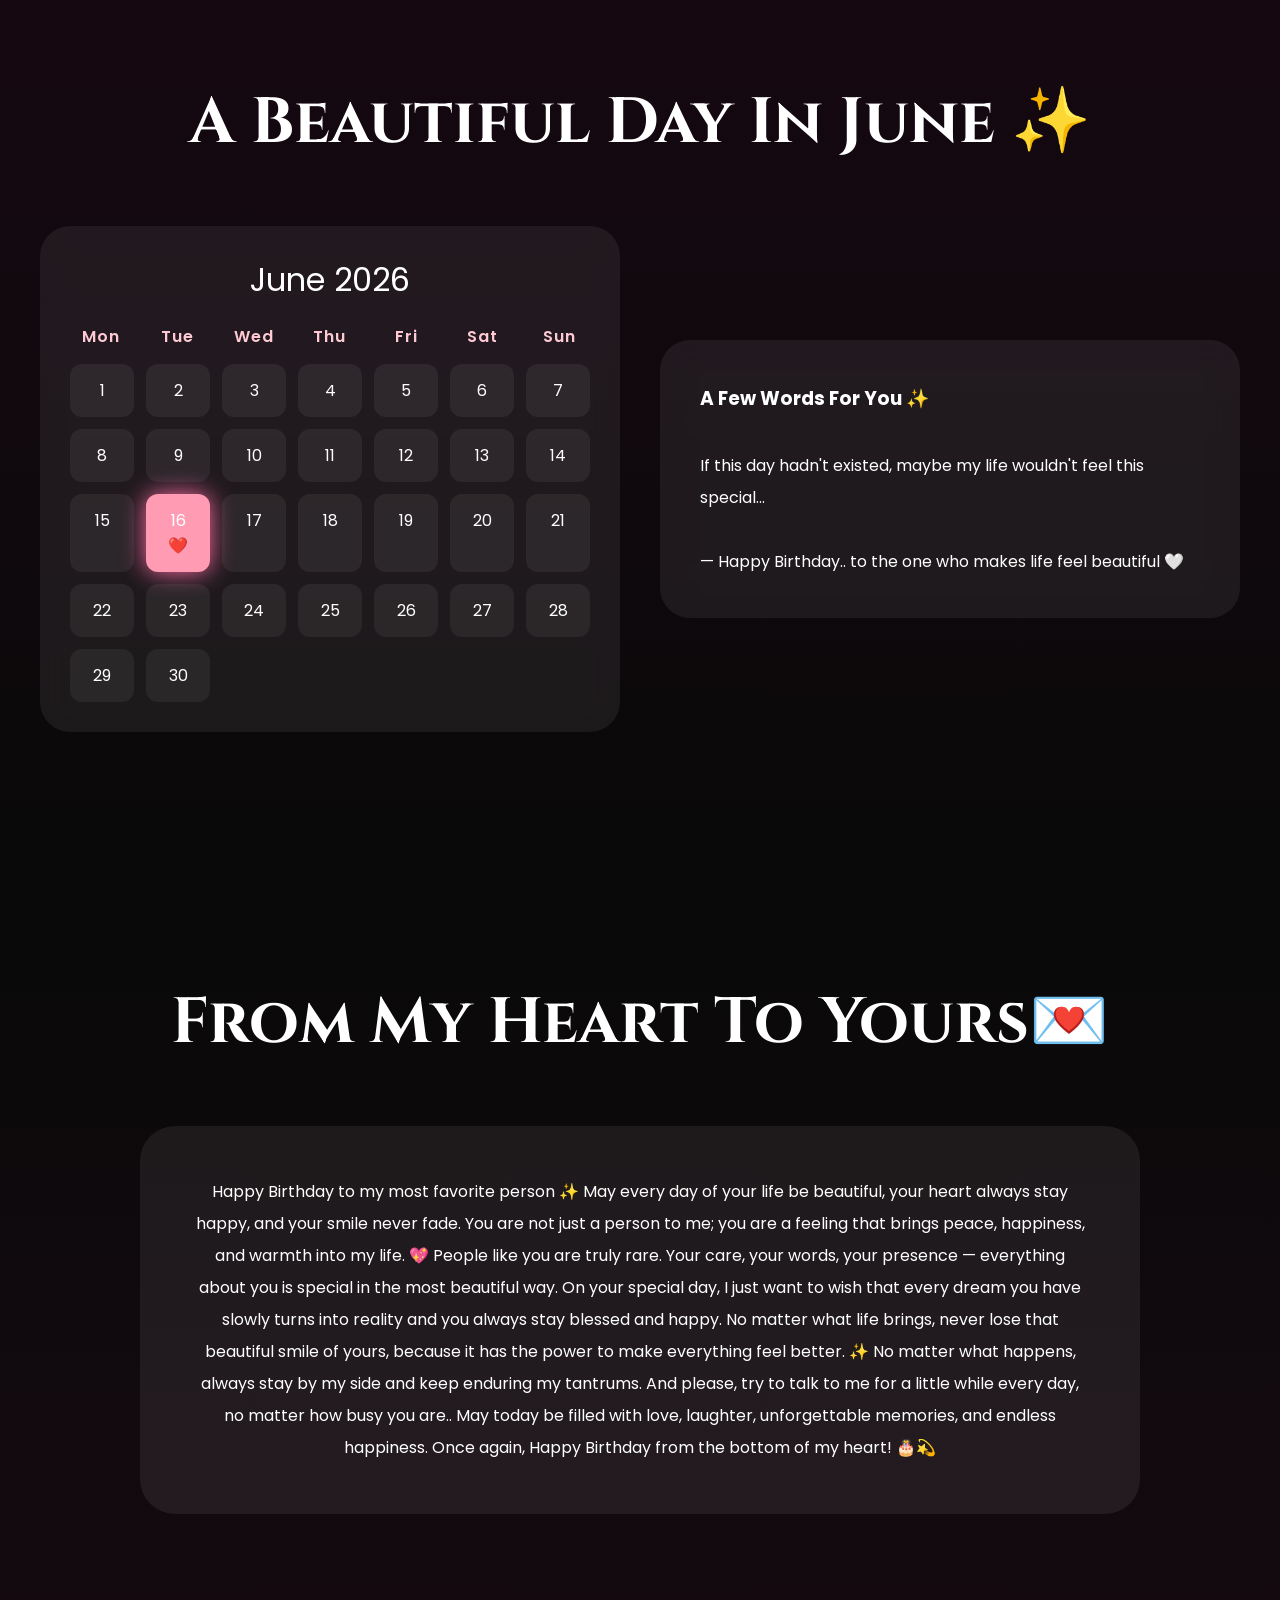
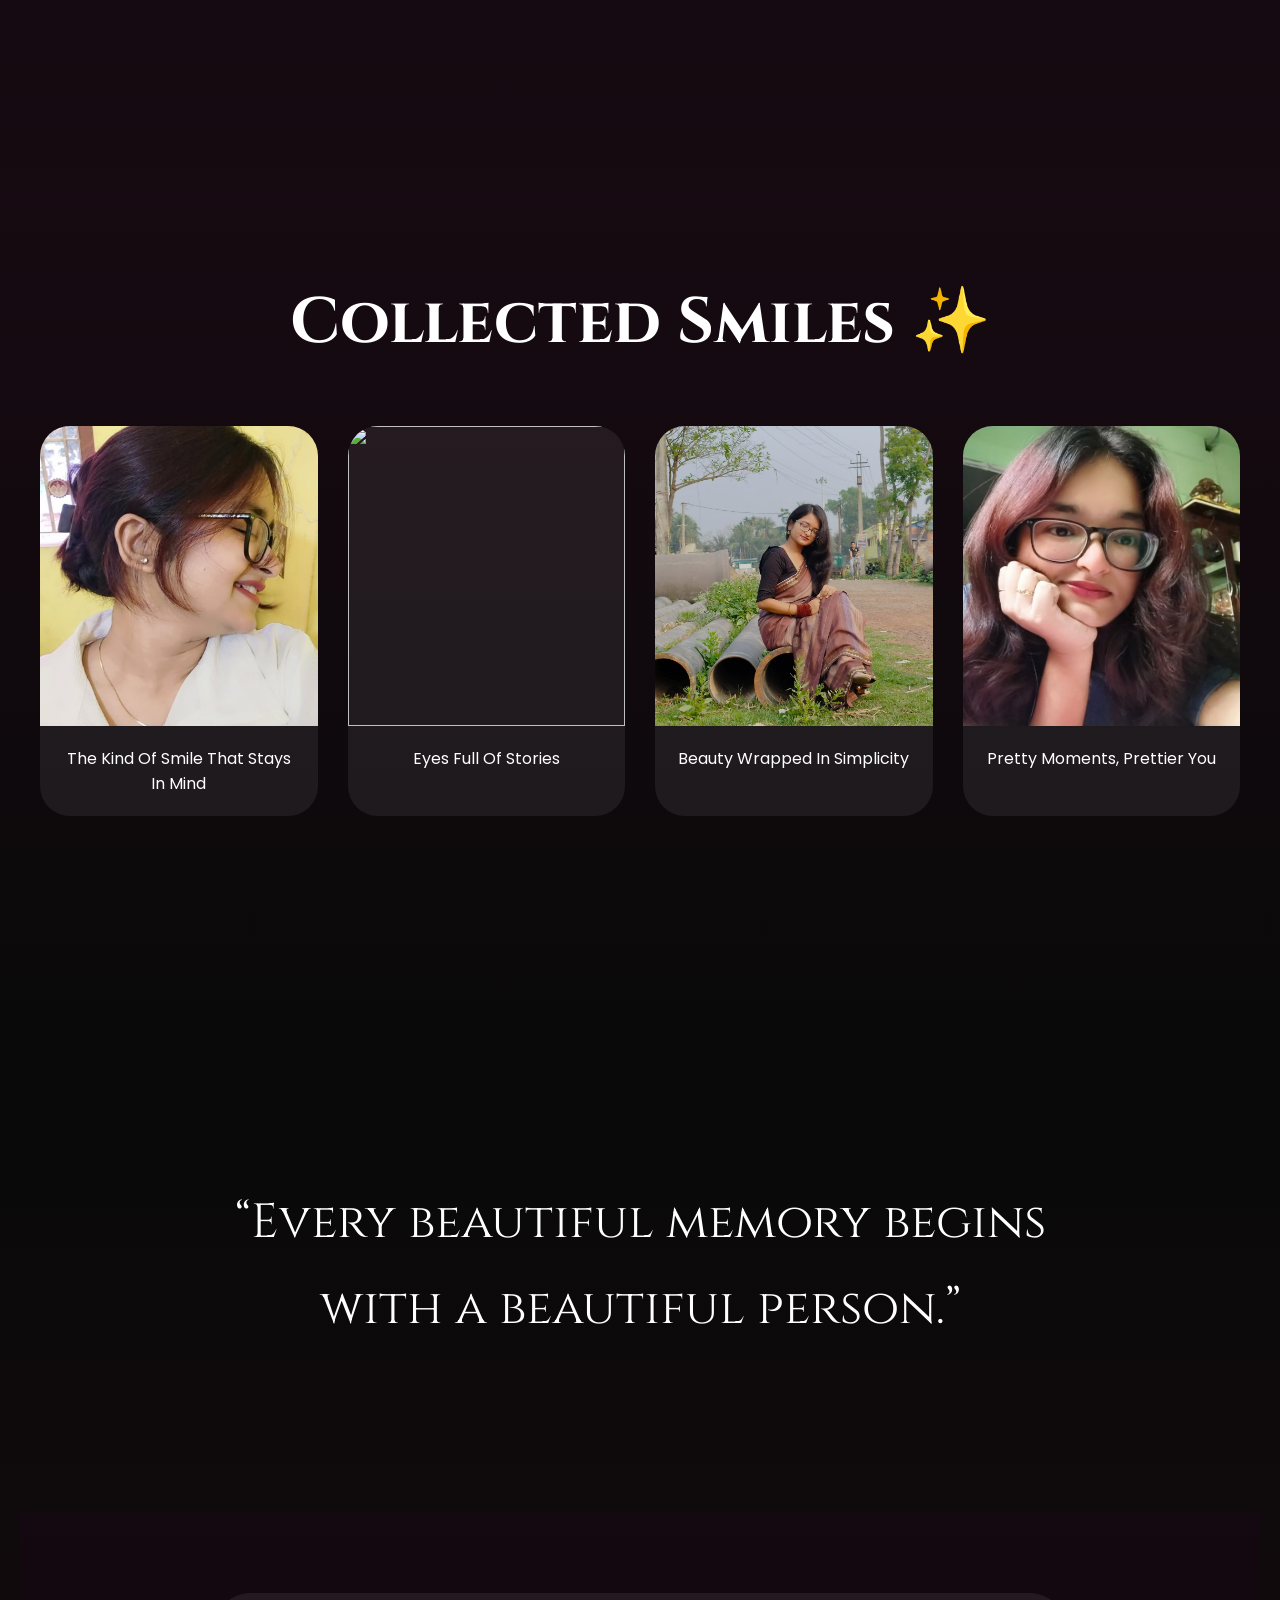
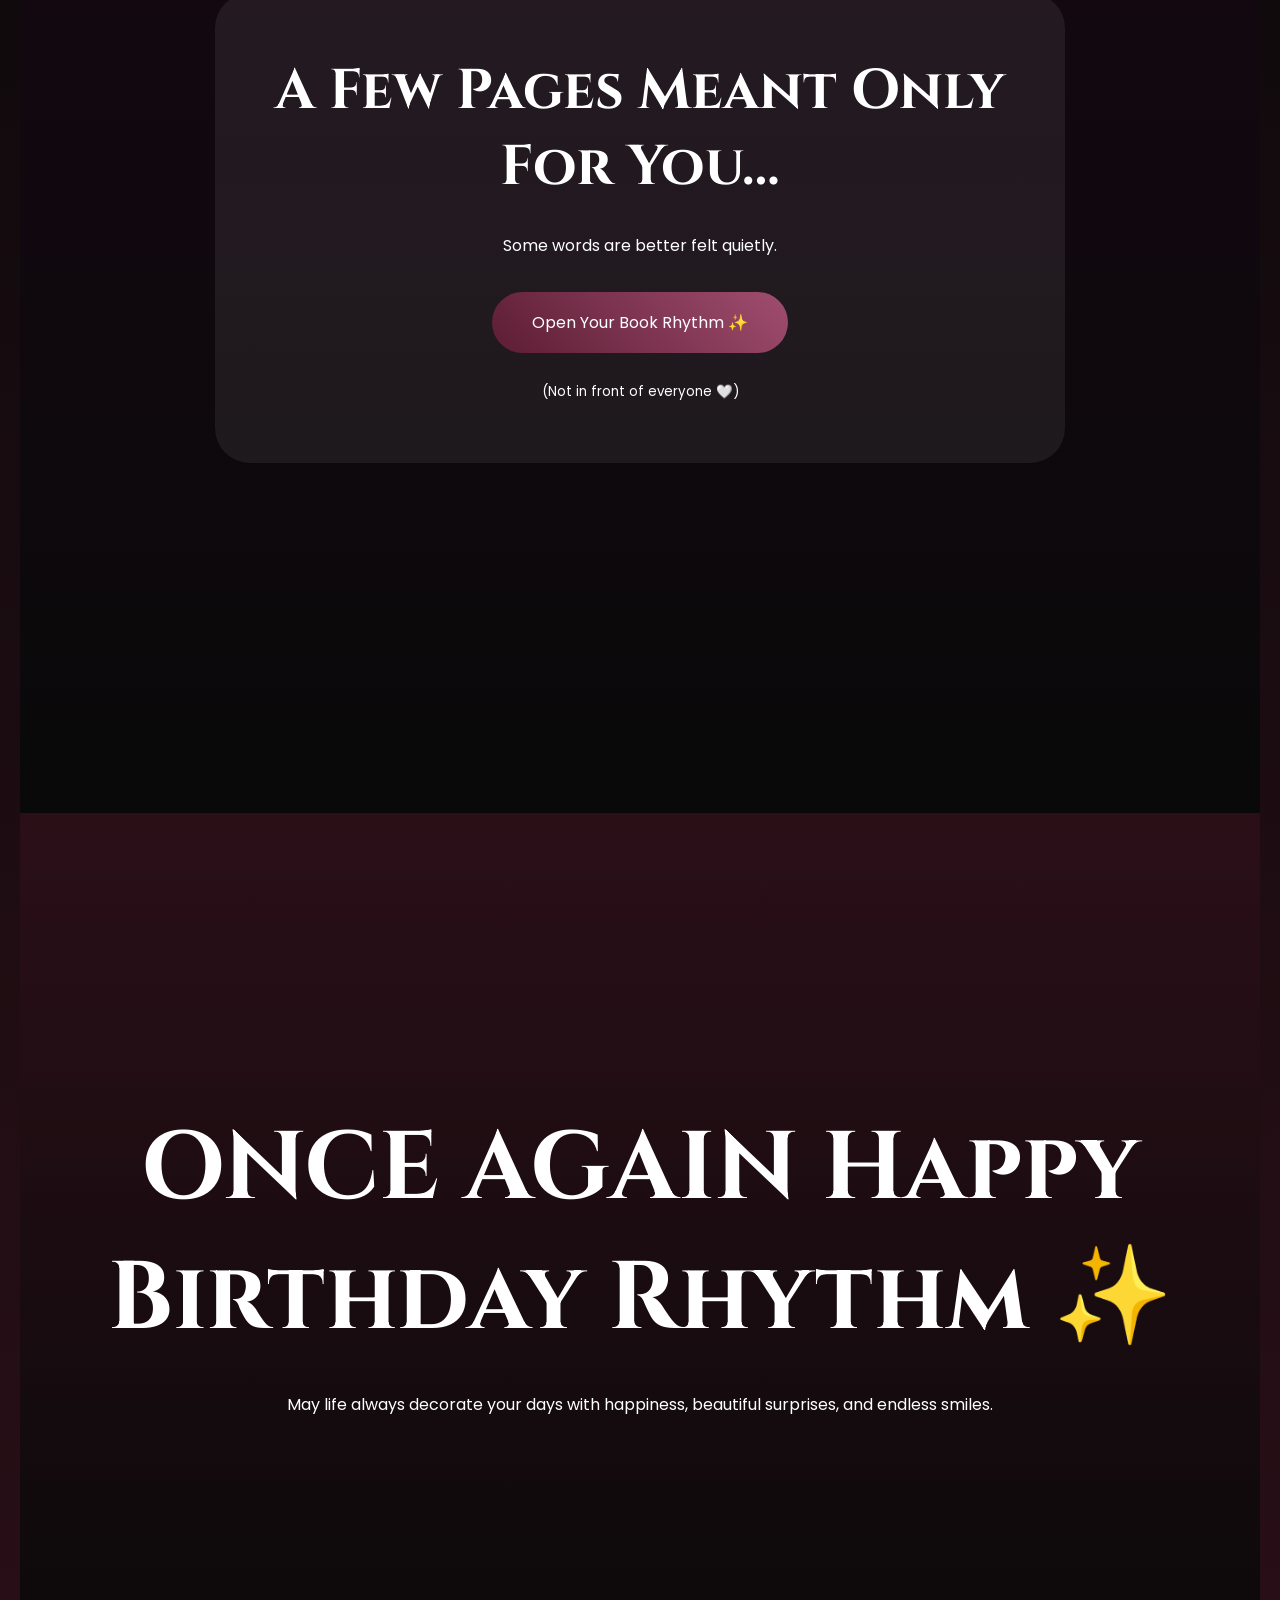
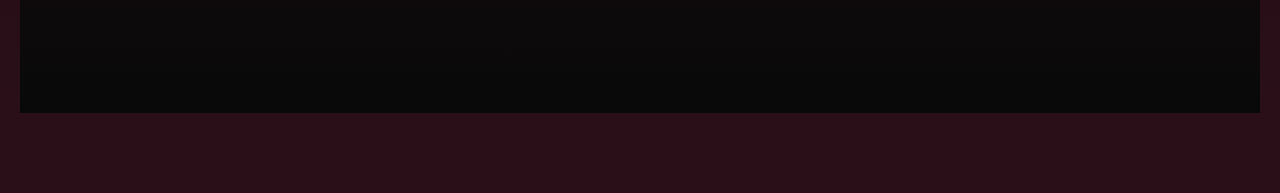
==== surprise.html @ e13a79dd "Initial commit" ====
<!DOCTYPE html>
<html lang="en">

<head>
<meta charset="UTF-8">
<meta name="viewport"
content="width=device-width, initial-scale=1.0">

<title>Birthday Surprise ✨</title>

<link rel="stylesheet" href="style.css">

<link href="https://fonts.googleapis.com/css2?family=Cinzel:wght@400;600;700&family=Poppins:wght@300;400;500;600&display=swap" rel="stylesheet">

</head>

<body>

<body>

<audio id="bgMusic" autoplay muted loop>

<source src="assets/bg-music.mp3"
type="audio/mp3">

</audio>

    <!-- CALENDAR -->

<section class="calendar-section" id="nextSection">

<h2 class="section-title">
A Beautiful Day In June ✨
</h2>

<div class="calendar-wrapper">

<div class="calendar">

<div class="month">
June 2026
</div>

<div class="weekdays">

<div>Mon</div>
<div>Tue</div>
<div>Wed</div>
<div>Thu</div>
<div>Fri</div>
<div>Sat</div>
<div>Sun</div>

</div>

<div class="days">

<div class="day">1</div>
<div class="day">2</div>
<div class="day">3</div>
<div class="day">4</div>
<div class="day">5</div>
<div class="day">6</div>
<div class="day">7</div>
<div class="day">8</div>
<div class="day">9</div>
<div class="day">10</div>
<div class="day">11</div>
<div class="day">12</div>
<div class="day">13</div>
<div class="day">14</div>
<div class="day">15</div>

<div class="day special">
16 ❤️
</div>

<div class="day">17</div>
<div class="day">18</div>
<div class="day">19</div>
<div class="day">20</div>
<div class="day">21</div>
<div class="day">22</div>
<div class="day">23</div>
<div class="day">24</div>
<div class="day">25</div>
<div class="day">26</div>
<div class="day">27</div>
<div class="day">28</div>
<div class="day">29</div>
<div class="day">30</div>

</div>

</div>

<div class="note-card">

<h3>
A Few Words For You ✨
</h3>

<br>

<p>
If this day hadn't existed, maybe my life wouldn't feel this special...
</p>

<br>

<p>
— Happy Birthday..
to the one who makes life feel beautiful 🤍
</p>

</div>

</div>

</section>

<!-- SPECIAL NOTE -->

<section class="note-section">

<h2 class="section-title">
From My Heart To Yours💌
</h2>

<div class="note-box">

Happy Birthday to my most favorite person ✨

May every day of your life be beautiful, your heart always stay happy, and your smile never fade. You are not just a person to me; you are a feeling that brings peace, happiness, and warmth into my life. 💖

People like you are truly rare. Your care, your words, your presence — everything about you is special in the most beautiful way. On your special day, I just want to wish that every dream you have slowly turns into reality and you always stay blessed and happy.

No matter what life brings, never lose that beautiful smile of yours, because it has the power to make everything feel better. ✨

No matter what happens, always stay by my side and keep enduring my tantrums. And please, try to talk to me for a little while every day, no matter how busy you are..

May today be filled with love, laughter, unforgettable memories, and endless happiness. Once again, Happy Birthday from the bottom of my heart! 🎂💫

</div>

</section>

<!-- MEMORIES -->

<section class="memories">

<h2 class="section-title">
Collected Smiles ✨
</h2>

<div class="memory-grid">

<div class="memory-card">
<img src="assets/photo1.png">
<div class="caption">
The Kind Of Smile
That Stays In Mind 
</div>
</div>

<div class="memory-card">
<img src="assets/photo2.png">
<div class="caption">
Eyes Full Of Stories
</div>
</div>

<div class="memory-card">
<img src="assets/photo3.png">
<div class="caption">
Beauty Wrapped In Simplicity
</div>
</div>

<div class="memory-card">
<img src="assets/photo4.png">
<div class="caption">
Pretty Moments, Prettier You
</div>
</div>

</div>

</section>

<!-- QUOTE -->

<section class="quote">

<div class="quote-text">
“Every beautiful memory
begins with a beautiful person.”
</div>





<!-- BOOK -->

<section class="book">

<div class="book-card">


<h2>
A Few Pages Meant Only For You…
</h2>

<p>
Some words are better felt quietly.
</p>

<a href="flipbook.html"
target="_blank"
class="book-btn">

Open Your Book Rhythm ✨

</a>

<br><br>

<small>
(Not in front of everyone 🤍)
</small>

</div>

</section>

<!-- FINALE -->

<section class="finale">


<h1>
ONCE AGAIN Happy Birthday Rhythm ✨
</h1>

<p>
May life always decorate your days with happiness,
beautiful surprises, and endless smiles.
</p>

</section>

<script src="script.js"></script>

<script>

window.addEventListener(
"load",
()=>{

const bgMusic =
document.getElementById("bgMusic");

if(localStorage.getItem("playMusic")
=== "true"){

bgMusic.muted = false;

bgMusic.play();

}

}
);

</script>

</body>
</html>
---- style.css ----
*{
margin:0;
padding:0;
box-sizing:border-box;
}

html{
scroll-behavior:smooth;
}

body{
font-family:'Poppins',sans-serif;
background:#080808;
overflow-x:hidden;
color:white;
}

/* PARTICLES */

.particles{
position:fixed;
width:100%;
height:100%;
top:0;
left:0;
z-index:-1;
overflow:hidden;
}

.particles span{
position:absolute;
width:4px;
height:4px;
background:rgba(255,255,255,.4);
border-radius:50%;
animation:float 12s linear infinite;
}

@keyframes float{

0%{
transform:translateY(100vh);
opacity:0;
}

50%{
opacity:1;
}

100%{
transform:translateY(-100vh);
opacity:0;
}

}

/* LOADER */

.loader{
position:fixed;
top:0;
left:0;
width:100%;
height:100%;
background:#000;
display:flex;
justify-content:center;
align-items:center;
z-index:9999;
transition:1s;
}

.loader.hidden{
opacity:0;
visibility:hidden;
}

.count{
font-size:7vw;
font-family:'Cinzel',serif;
}

/* HAPPY SCREEN */

.happy-screen{
position:fixed;
width:100%;
height:100%;
background:
linear-gradient(to bottom,
#64051b,
#a60342);
display:flex;
justify-content:center;
align-items:center;
flex-direction:column;
z-index:9998;
transition:1s;
}

.happy-screen.hide{
opacity:0;
visibility:hidden;
}

.happy-text{
font-size:clamp(2rem,7vw,5rem);
font-family:'Cinzel',serif;
text-align:center;
padding:20px;
text-shadow:
0 0 20px #fff,
0 0 40px #ff5e9c;
}

.skip-btn{
position:absolute;
top:20px;
right:20px;
width:40px;
height:40px;
border:none;
border-radius:50%;
background:rgba(255,255,255,.2);
color:white;
cursor:pointer;
}

/* SECTION */

section{
width:100%;
min-height:100vh;
padding:80px 20px;
position:relative;
}

/* HERO */

.hero{
display:flex;
justify-content:center;
align-items:center;
text-align:center;
background:
linear-gradient(to bottom,
#12070c,
#2b0f18,
#090909);
}

.hero-content{
max-width:900px;
position:relative;
z-index:2;
}

.hero h1{
font-size:clamp(2.2rem,6vw,5rem);
font-family:'Cinzel',serif;
line-height:1.4;
margin-bottom:25px;
}

.hero p{
line-height:2;
margin-bottom:40px;
}

.glass-btn{
padding:18px 40px;
border-radius:50px;
border:none;
background:rgba(255,255,255,.1);
backdrop-filter:blur(12px);
color:white;
cursor:pointer;
transition:.5s;

color:#ffe7f0;
font-weight:500;
letter-spacing:.5px;
text-shadow:
0 0 10px rgba(255,190,210,.5);

}

.glass-btn:hover{
transform:scale(1.05);

background:
rgba(255,255,255,.14);

box-shadow:
0 0 20px rgba(255,180,200,.3),
0 0 45px rgba(255,120,170,.35);

color:#fff5fa;


}

/* SIDE IMAGES */

.side-img{
position:absolute;
width:220px;
opacity:.8;
}

.left-img{
left:20px;
bottom:30px;
}

.right-img{
right:20px;
bottom:30px;
}

/* TITLES */

.section-title{
text-align:center;
font-size:clamp(2rem,5vw,4rem);
font-family:'Cinzel',serif;
margin-bottom:60px;
}

/* CALENDAR */

.calendar-section{
background:
linear-gradient(to bottom,
#160811,
#090909);
}

.calendar-wrapper{
display:grid;
grid-template-columns:1fr 1fr;
gap:40px;
max-width:1200px;
margin:auto;
align-items:center;
}

.calendar{
background:rgba(255,255,255,.07);
padding:30px;
border-radius:30px;
backdrop-filter:blur(15px);
}

.month{
text-align:center;
font-size:2rem;
margin-bottom:20px;
}

.days{
display:grid;
grid-template-columns:repeat(7,1fr);
gap:12px;
}

.day{
padding:14px;
text-align:center;
background:rgba(255,255,255,.06);
border-radius:12px;
}

.special{
background:#ff9bb3;
box-shadow:
0 0 25px #ff6ea8;
}

.note-card{
background:rgba(255,255,255,.07);
padding:40px;
border-radius:30px;
line-height:2;
backdrop-filter:blur(14px);
}

/* NOTE */

.note-section{
background:
linear-gradient(to bottom,
#090909,
#170a12);
}

.note-box{
max-width:1000px;
margin:auto;
padding:50px;
border-radius:35px;
background:rgba(255,255,255,.07);
line-height:2;
text-align:center;
}

/* MEMORIES */

.memories{
background:
linear-gradient(to bottom,
#170a12,
#090909);
}

.memory-grid{
display:grid;
grid-template-columns:repeat(auto-fit,minmax(250px,1fr));
gap:30px;
max-width:1200px;
margin:auto;
}

.memory-card{
background:rgba(255,255,255,.07);
border-radius:30px;
overflow:hidden;
transition:.5s;
}

.memory-card:hover{
transform:translateY(-10px) scale(1.03);
box-shadow:
0 0 35px rgba(255,180,200,.4);
}

.memory-card img{
width:100%;
height:300px;
object-fit:cover;
}

.caption{
padding:20px;
text-align:center;
}

/* QUOTE */

.quote{
display:flex;
justify-content:center;
align-items:center;
flex-direction:column;
text-align:center;
background:
linear-gradient(to bottom,
#090909,
#2b0f18);
}

.quote-text{
font-size:clamp(1.8rem,4vw,3rem);
font-family:'Cinzel',serif;
max-width:900px;
line-height:1.8;
margin-bottom:40px;
}

/* MUSIC */

.music-player{
background:rgba(255,255,255,.08);
padding:20px;
border-radius:25px;
}

/* BOOK */

.book{
background:
linear-gradient(to bottom,
#140811,
#090909);
text-align:center;
}

.book-card{
max-width:850px;
margin:auto;
padding:60px 30px;
background:rgba(255,255,255,.07);
border-radius:35px;
}

.book-icon{
width:90px;
margin-bottom:25px;
}

.book-card h2{
font-size:clamp(2rem,5vw,3.5rem);
margin-bottom:25px;
font-family:'Cinzel',serif;
}

.book-card p{
line-height:2;
margin-bottom:30px;
}

.book-btn{
display:inline-block;
padding:18px 40px;
border-radius:50px;
text-decoration:none;
background:
linear-gradient(45deg,
#5c1d33,
#a04d6f);
color:white;
transition:.5s;
}

.book-btn:hover{
transform:translateY(-5px);
box-shadow:
0 0 35px rgba(255,180,200,.5);
}

/* FINALE */

.finale{
display:flex;
justify-content:center;
align-items:center;
flex-direction:column;
text-align:center;
background:
linear-gradient(to bottom,
#2b0f18,
#090909);
}

.finale h1{
font-size:clamp(3rem,8vw,6rem);
font-family:'Cinzel',serif;
margin-bottom:25px;
}

.finale p{
max-width:900px;
line-height:2;
}

/* RESPONSIVE */

@media(max-width:768px){

.calendar-wrapper{
grid-template-columns:1fr;
}

.side-img{
width:120px;
opacity:.5;
}

.hero h1{
line-height:1.5;
}

.note-box{
padding:35px 25px;
}

.book-card{
padding:40px 20px;
}

.final-img{
width:150px;
}

}
/* =========================================
EXTRA RESPONSIVE FIX
========================================= */

img{
max-width:100%;
display:block;
}

audio{
width:100%;
max-width:350px;
}

/* TABLET */

@media(max-width:992px){

.hero{
padding-top:120px;
padding-bottom:120px;
}

.hero-content{
width:100%;
padding:0 10px;
}

.hero h1{
font-size:clamp(2rem,7vw,4rem);
}

.hero p{
font-size:1rem;
line-height:1.9;
}

.calendar-wrapper{
grid-template-columns:1fr;
gap:30px;
}

.note-card{
width:100%;
}

.memory-grid{
grid-template-columns:repeat(2,1fr);
}

.book-card{
width:100%;
}

}

/* MOBILE */

@media(max-width:768px){

section{
padding:70px 18px;
}

.hero{
min-height:100vh;
}

.hero-content{
width:100%;
}

.hero h1{
font-size:2rem;
line-height:1.5;
}

.hero p{
font-size:.95rem;
line-height:1.9;
}

.glass-btn{
width:100%;
max-width:320px;
padding:16px 20px;
font-size:.95rem;
}

.section-title{
font-size:2rem;
margin-bottom:40px;
}

.calendar{
padding:20px;
}

.days{
gap:8px;
}

.day{
padding:10px;
font-size:.9rem;
}

.note-card{
padding:25px;
font-size:.95rem;
line-height:1.9;
}

.note-box{
padding:30px 20px;
font-size:.95rem;
line-height:2;
}

.memory-grid{
grid-template-columns:1fr;
}

.memory-card img{
height:260px;
}

.quote-text{
font-size:1.5rem;
line-height:1.8;
}

.music-player{
width:100%;
max-width:350px;
padding:18px;
}

.book-card{
padding:35px 20px;
}

.book-card h2{
font-size:2rem;
line-height:1.5;
}

.book-card p{
font-size:.95rem;
line-height:2;
}

.book-btn{
width:100%;
max-width:320px;
}

.finale h1{
font-size:2.6rem;
line-height:1.4;
}

.finale p{
font-size:.95rem;
line-height:2;
}


.happy-text{
font-size:2.2rem;
line-height:1.5;
}

.skip-btn{
top:15px;
right:15px;
width:35px;
height:35px;
}

}

/* SMALL PHONE */

@media(max-width:480px){

.hero h1{
font-size:1.7rem;
}

.section-title{
font-size:1.7rem;
}

.quote-text{
font-size:1.25rem;
}

.finale h1{
font-size:2rem;
}

.memory-card img{
height:220px;
}

.day{
padding:8px;
font-size:.8rem;
}

}

/* FLOATING LUXURY ICONS */

.floating-stars{
position:absolute;
width:100%;
height:100%;
top:0;
left:0;
pointer-events:none;
overflow:hidden;
}

.floating-stars span{
position:absolute;
font-size:2rem;
opacity:.45;
animation:luxuryFloat 8s ease-in-out infinite;
filter:blur(.2px);

z-index:0;
}

/* LEFT SIDE */

.floating-stars span:nth-child(1){
left:4%;
bottom:18%;
animation-delay:0s;
}

.floating-stars span:nth-child(2){
left:8%;
top:25%;
animation-delay:2s;
}

.floating-stars span:nth-child(3){
left:12%;
bottom:40%;
animation-delay:4s;
}

/* RIGHT SIDE */

.floating-stars span:nth-child(4){
right:5%;
top:20%;
animation-delay:1s;
}

.floating-stars span:nth-child(5){
right:3%;
bottom:35%;
animation-delay:3s;
}

.floating-stars span:nth-child(6){
right:8%;
bottom:60%;
animation-delay:5s;
}

/* ANIMATION */

@keyframes luxuryFloat{

0%{
transform:translateY(0px) scale(1);
}

50%{
transform:translateY(-20px) scale(1.08);
}

100%{
transform:translateY(0px) scale(1);
}

}

/* LOADING TEXT */

.loading-text{
font-size:1.1rem;
letter-spacing:4px;
margin-bottom:20px;
font-family:'Poppins',sans-serif;
opacity:.8;
animation:loadingBlink 1.5s infinite;
}

@keyframes loadingBlink{

0%{
opacity:.3;
}

50%{
opacity:1;
}

100%{
opacity:.3;
}

}

/* CELEBRATION RAIN */

.celebration-rain{
position:absolute;
width:100%;
height:100%;
overflow:hidden;
top:0;
left:0;
pointer-events:none;
}

.celebration-rain span{
position:absolute;
top:-10%;
font-size:2rem;
animation:falling 8s linear infinite;
opacity:.7;
}

/* POSITIONS */

.celebration-rain span:nth-child(1){
left:5%;
animation-delay:0s;
}

.celebration-rain span:nth-child(2){
left:15%;
animation-delay:1s;
}

.celebration-rain span:nth-child(3){
left:28%;
animation-delay:2s;
}

.celebration-rain span:nth-child(4){
left:40%;
animation-delay:3s;
}

.celebration-rain span:nth-child(5){
left:55%;
animation-delay:4s;
}

.celebration-rain span:nth-child(6){
left:70%;
animation-delay:2s;
}

.celebration-rain span:nth-child(7){
left:82%;
animation-delay:1s;
}

.celebration-rain span:nth-child(8){
left:92%;
animation-delay:5s;
}

/* ANIMATION */

@keyframes falling{

0%{
transform:
translateY(-100px)
rotate(0deg);
opacity:0;
}

20%{
opacity:1;
}

100%{
transform:
translateY(110vh)
rotate(360deg);
opacity:0;
}

}

/* HIDE COUNT FIRST */

.hidden-count{
display:none;
}

/* BOOK SECTION GAP */

.book{
margin-top:120px;
}


.weekdays{

display:grid;

grid-template-columns:
repeat(7,1fr);

gap:15px;

margin-bottom:15px;

text-align:center;

color:#ffcad4;

font-weight:600;

letter-spacing:1px;

}




#flipbook .page{

background:
linear-gradient(
to bottom,
#f7ead9,
#e7cfad
);

overflow:hidden;

border-radius:14px;

box-shadow:
0 0 25px rgba(0,0,0,.25);

display:flex;
justify-content:center;
align-items:center;

}
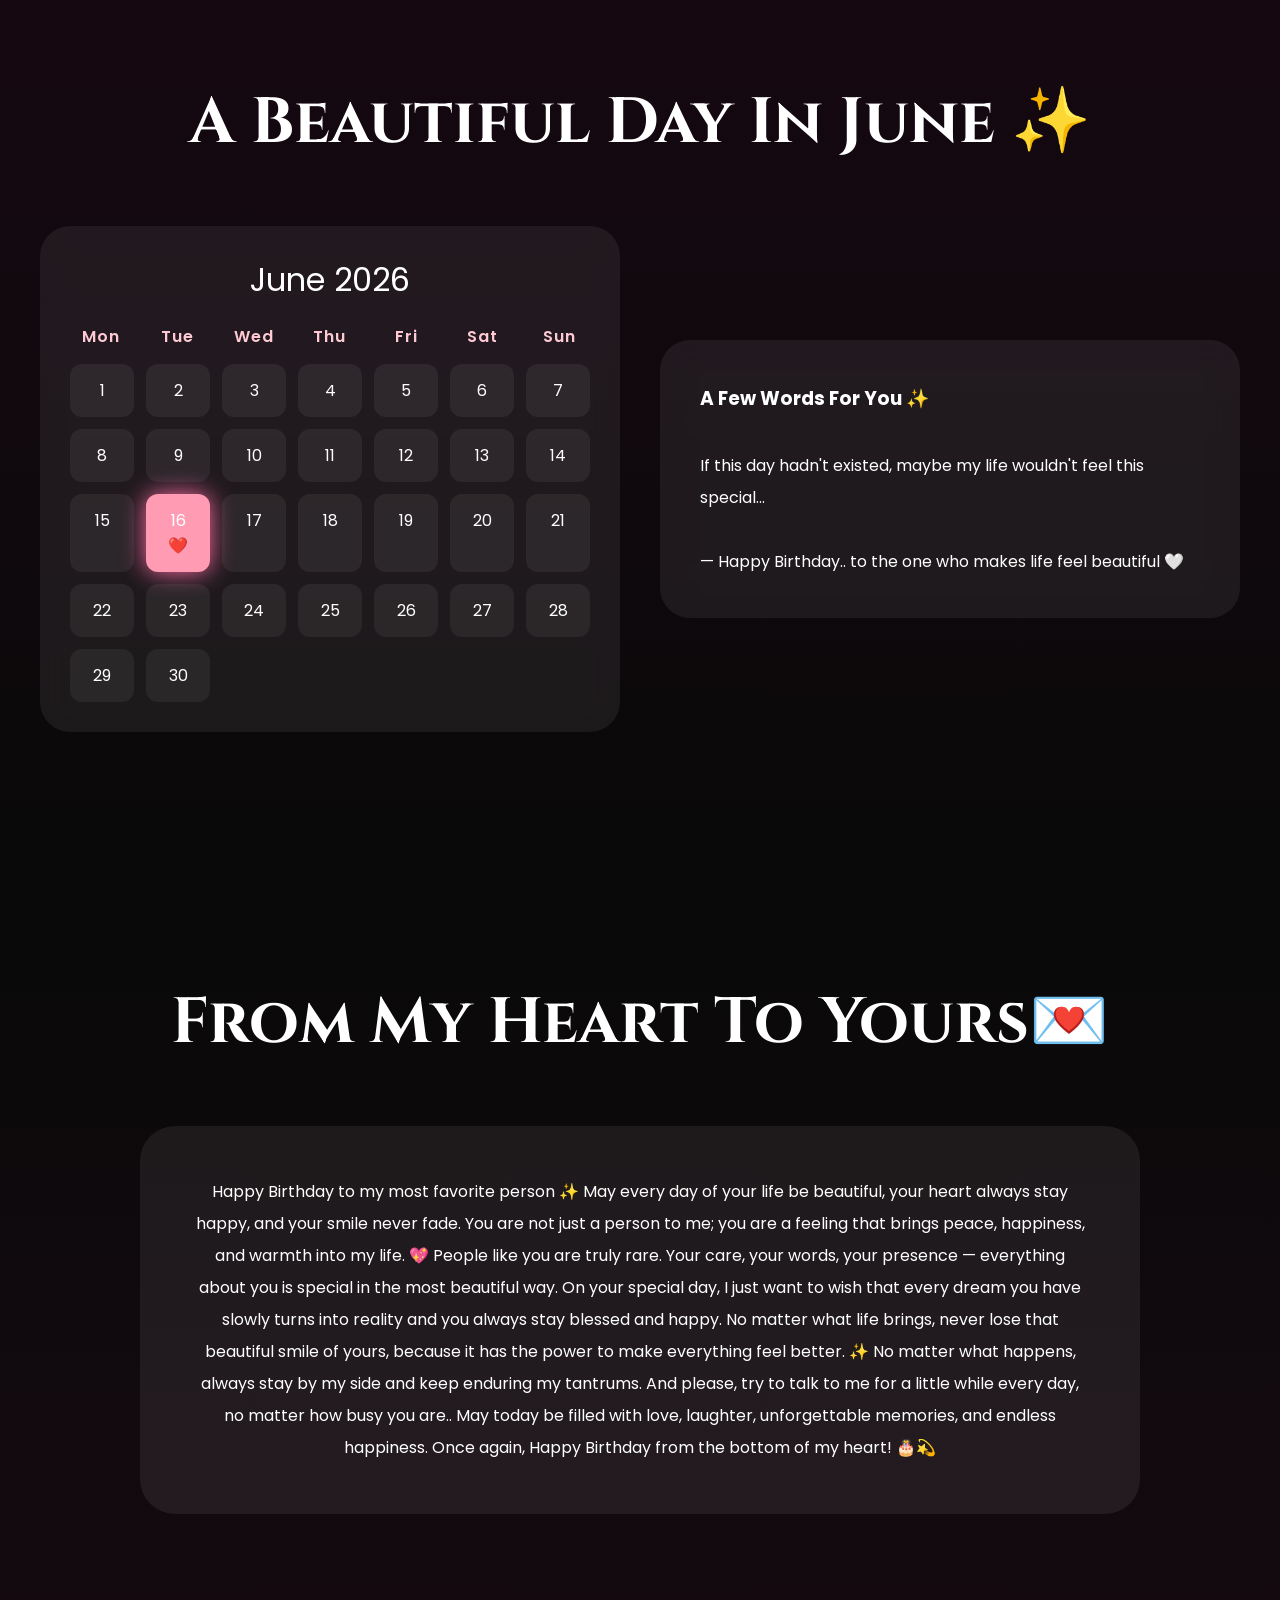
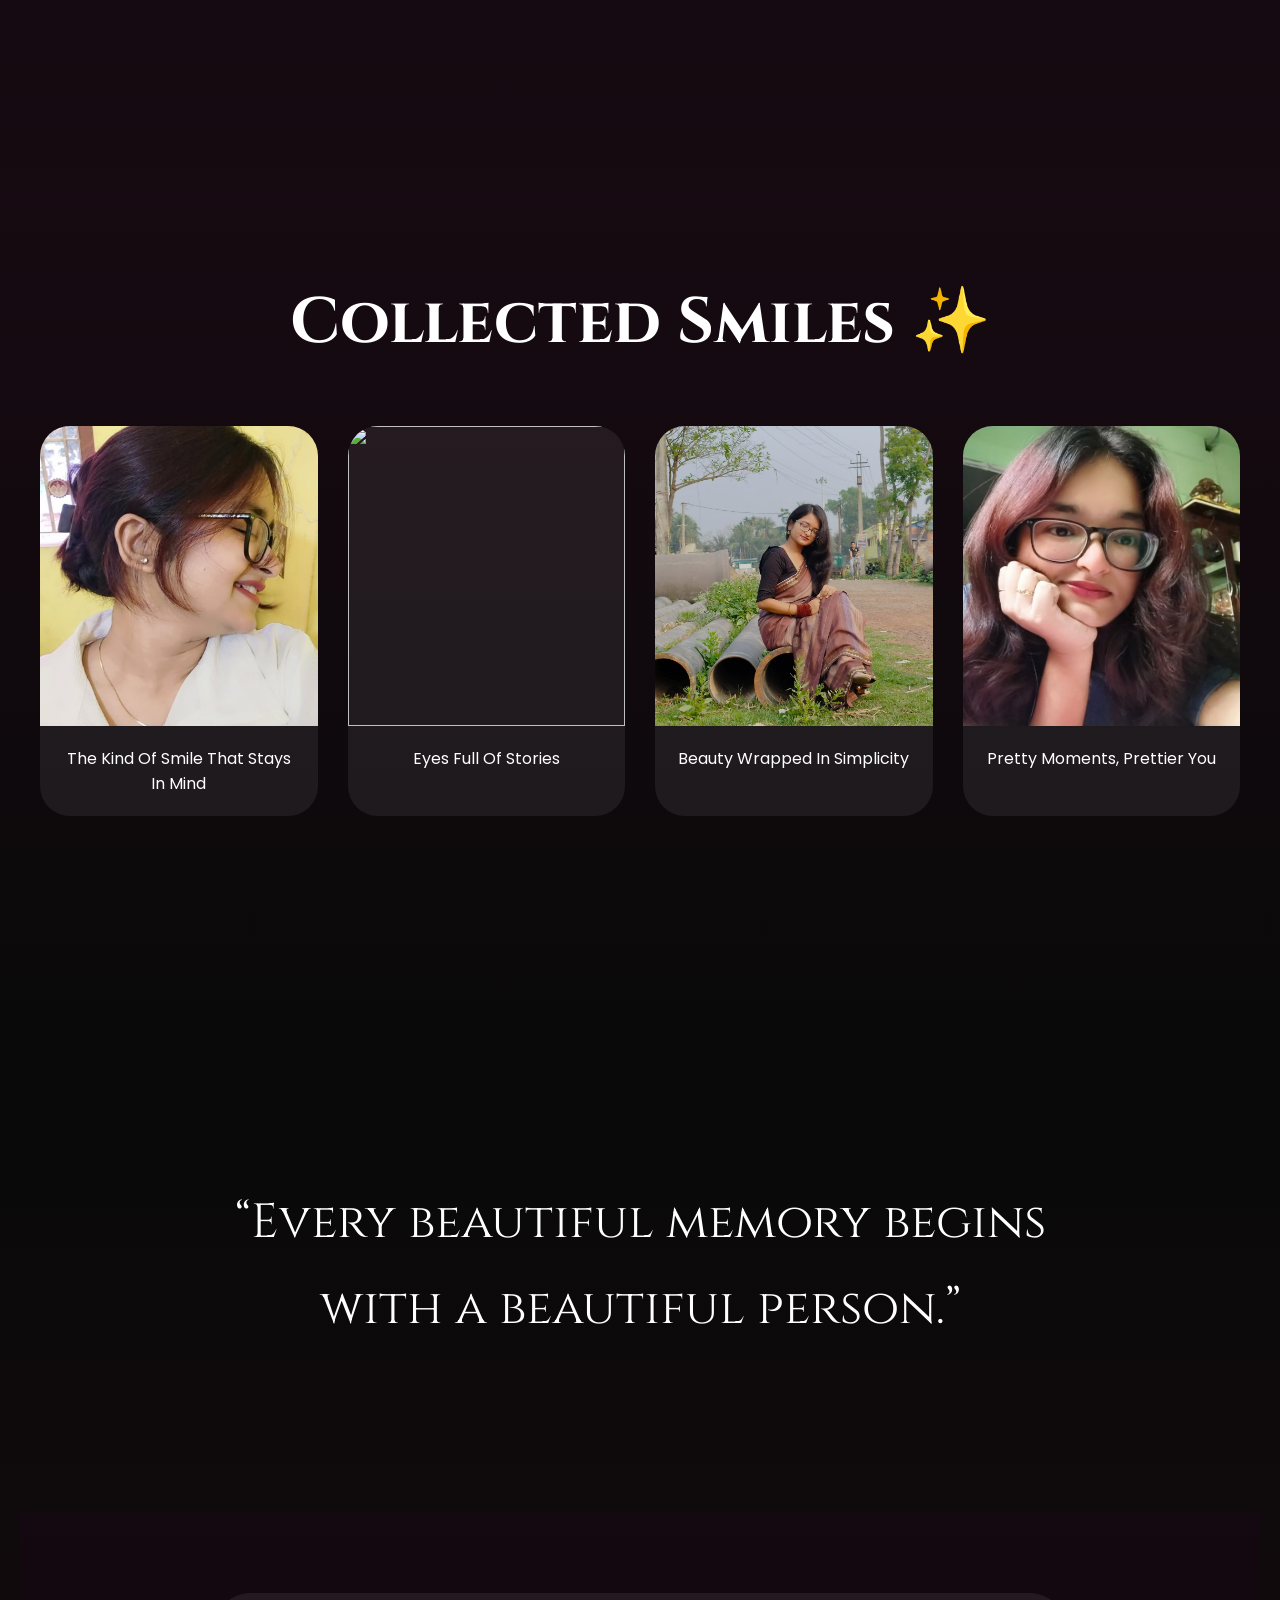
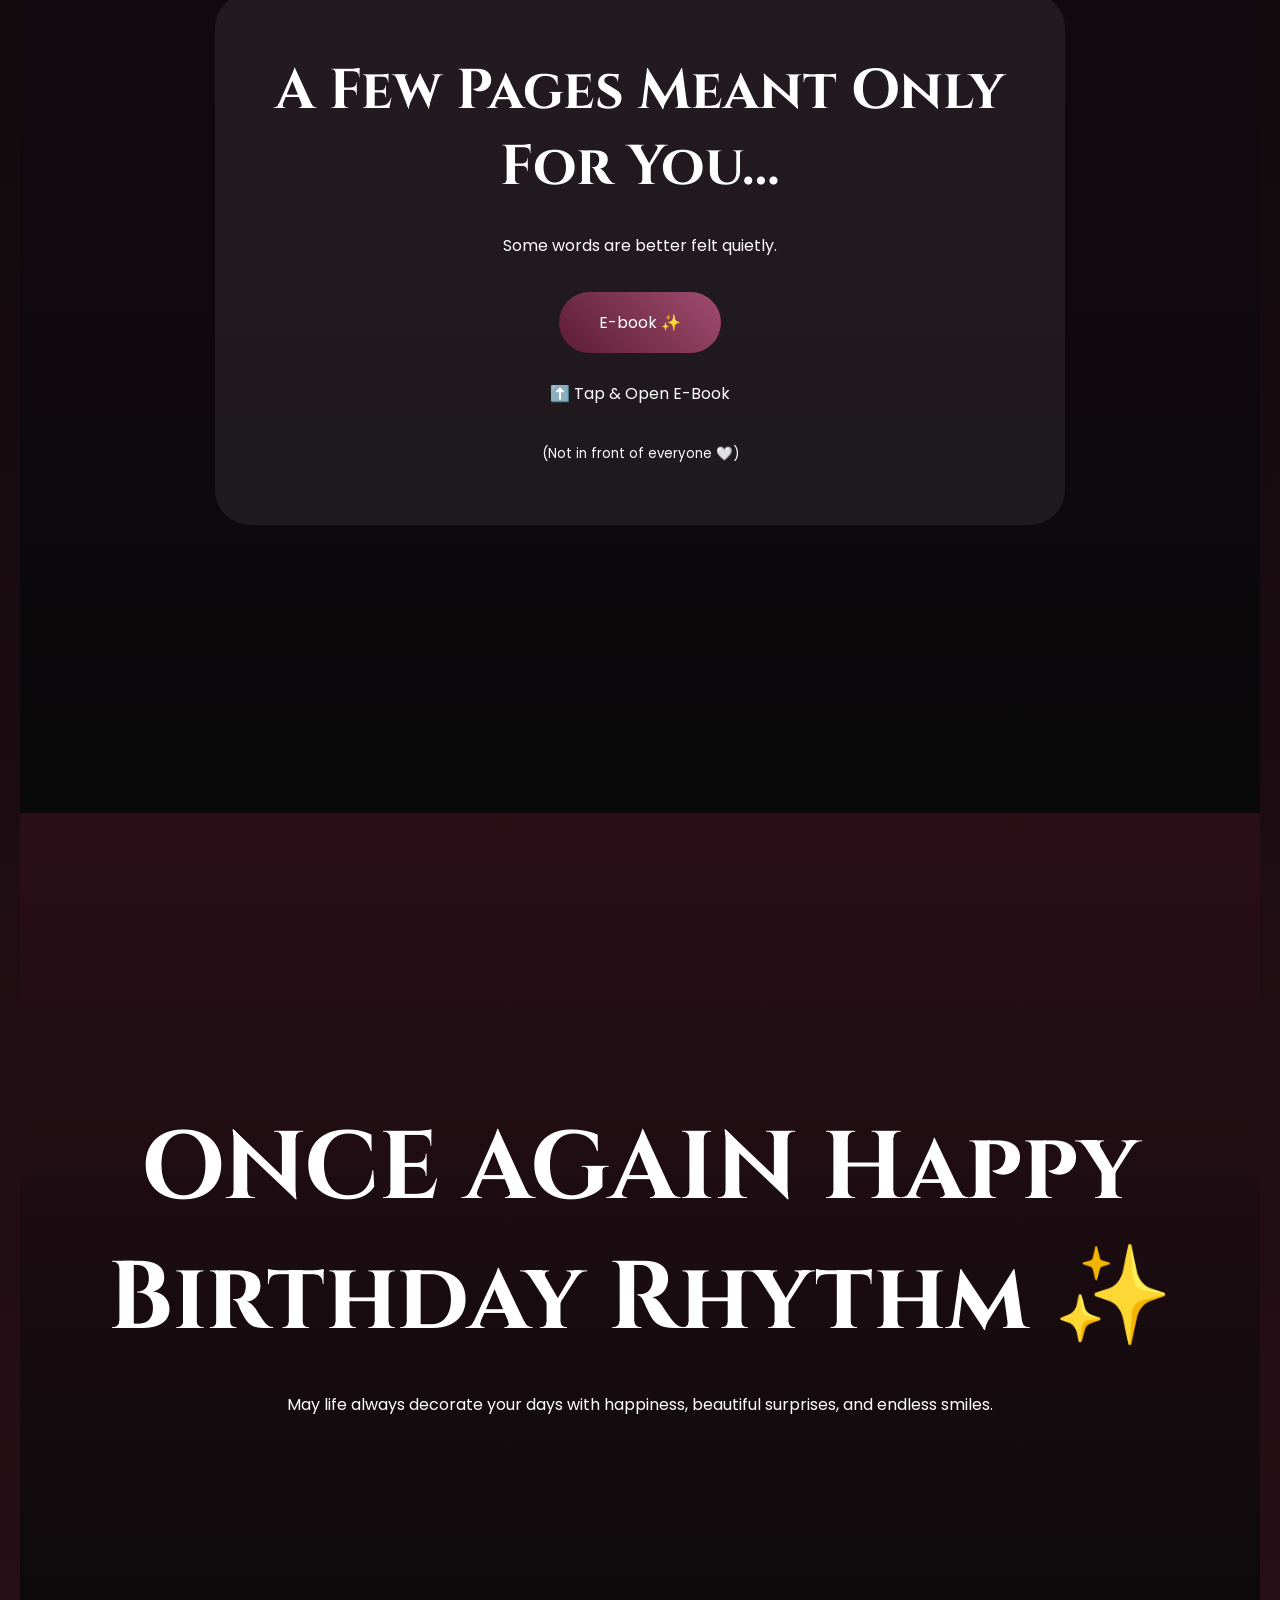
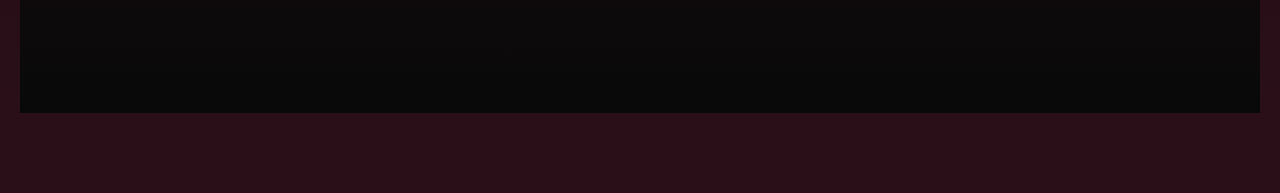
==== commit 961f04f4: "Update surprise.html" ====
--- a/surprise.html
+++ b/surprise.html
@@ -220,12 +220,16 @@
 target="_blank"
 class="book-btn">
 
-Open Your Book Rhythm ✨
+E-book ✨
 
 </a>
 
 <br><br>
-
+<p class="tap-book">
+
+⬆️ Tap & Open E-Book
+
+</p>
 <small>
 (Not in front of everyone 🤍)
 </small>
--- a/style.css
+++ b/style.css
@@ -947,3 +947,65 @@
 align-items:center;
 
 }
+
+
+
+
+
+.glass-btn{
+
+display:inline-flex;
+justify-content:center;
+align-items:center;
+
+padding:16px 38px;
+
+border-radius:50px;
+
+background:rgba(255,255,255,0.12);
+
+backdrop-filter:blur(10px);
+
+-webkit-backdrop-filter:blur(10px);
+
+border:1px solid rgba(255,255,255,0.15);
+
+color:#fff;
+
+font-size:18px;
+
+font-weight:600;
+
+text-decoration:none;
+
+margin-top:20px;
+
+transition:.3s;
+
+}
+
+.glass-btn:hover{
+
+transform:scale(1.05);
+
+}
+
+.tap-text{
+
+margin-top:18px;
+
+font-size:14px;
+
+color:#ffd6e6;
+
+opacity:.9;
+
+text-align:center;
+
+display:block;
+
+width:100%;
+
+line-height:1.5;
+
+}
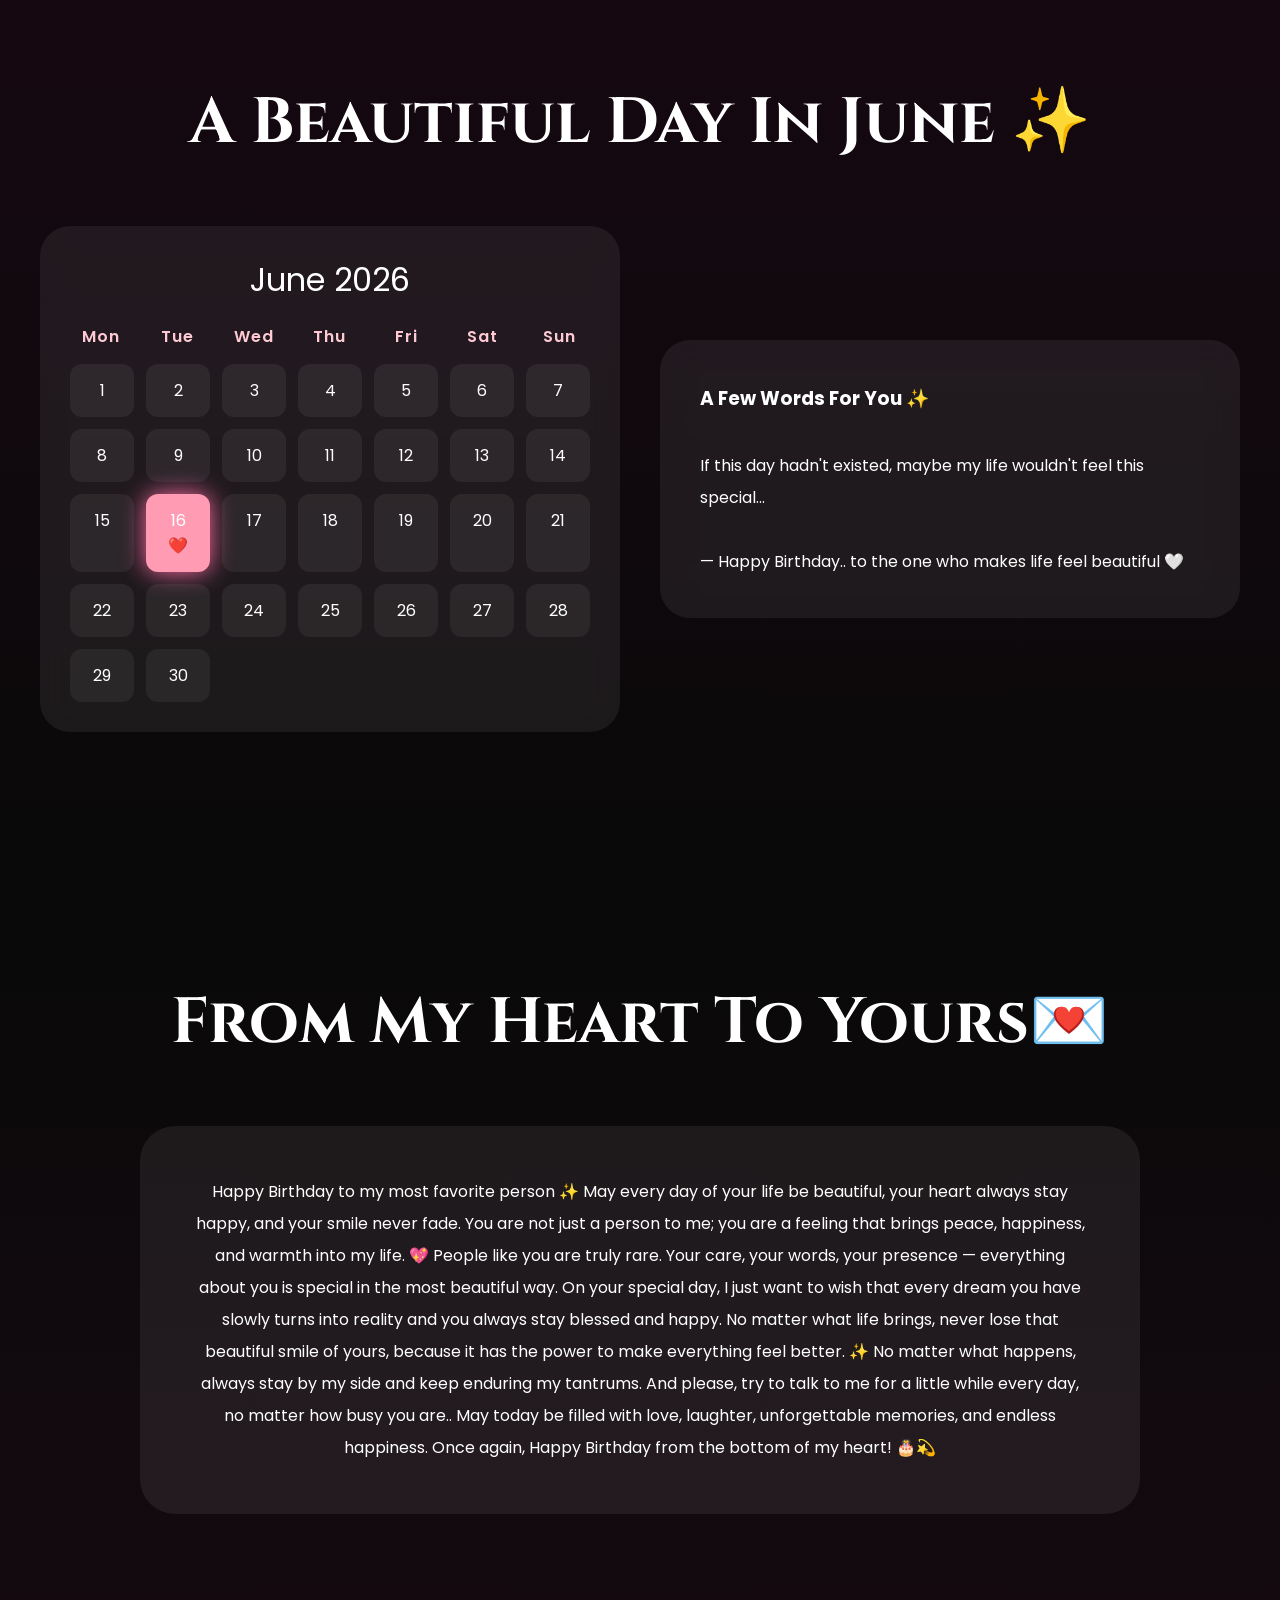
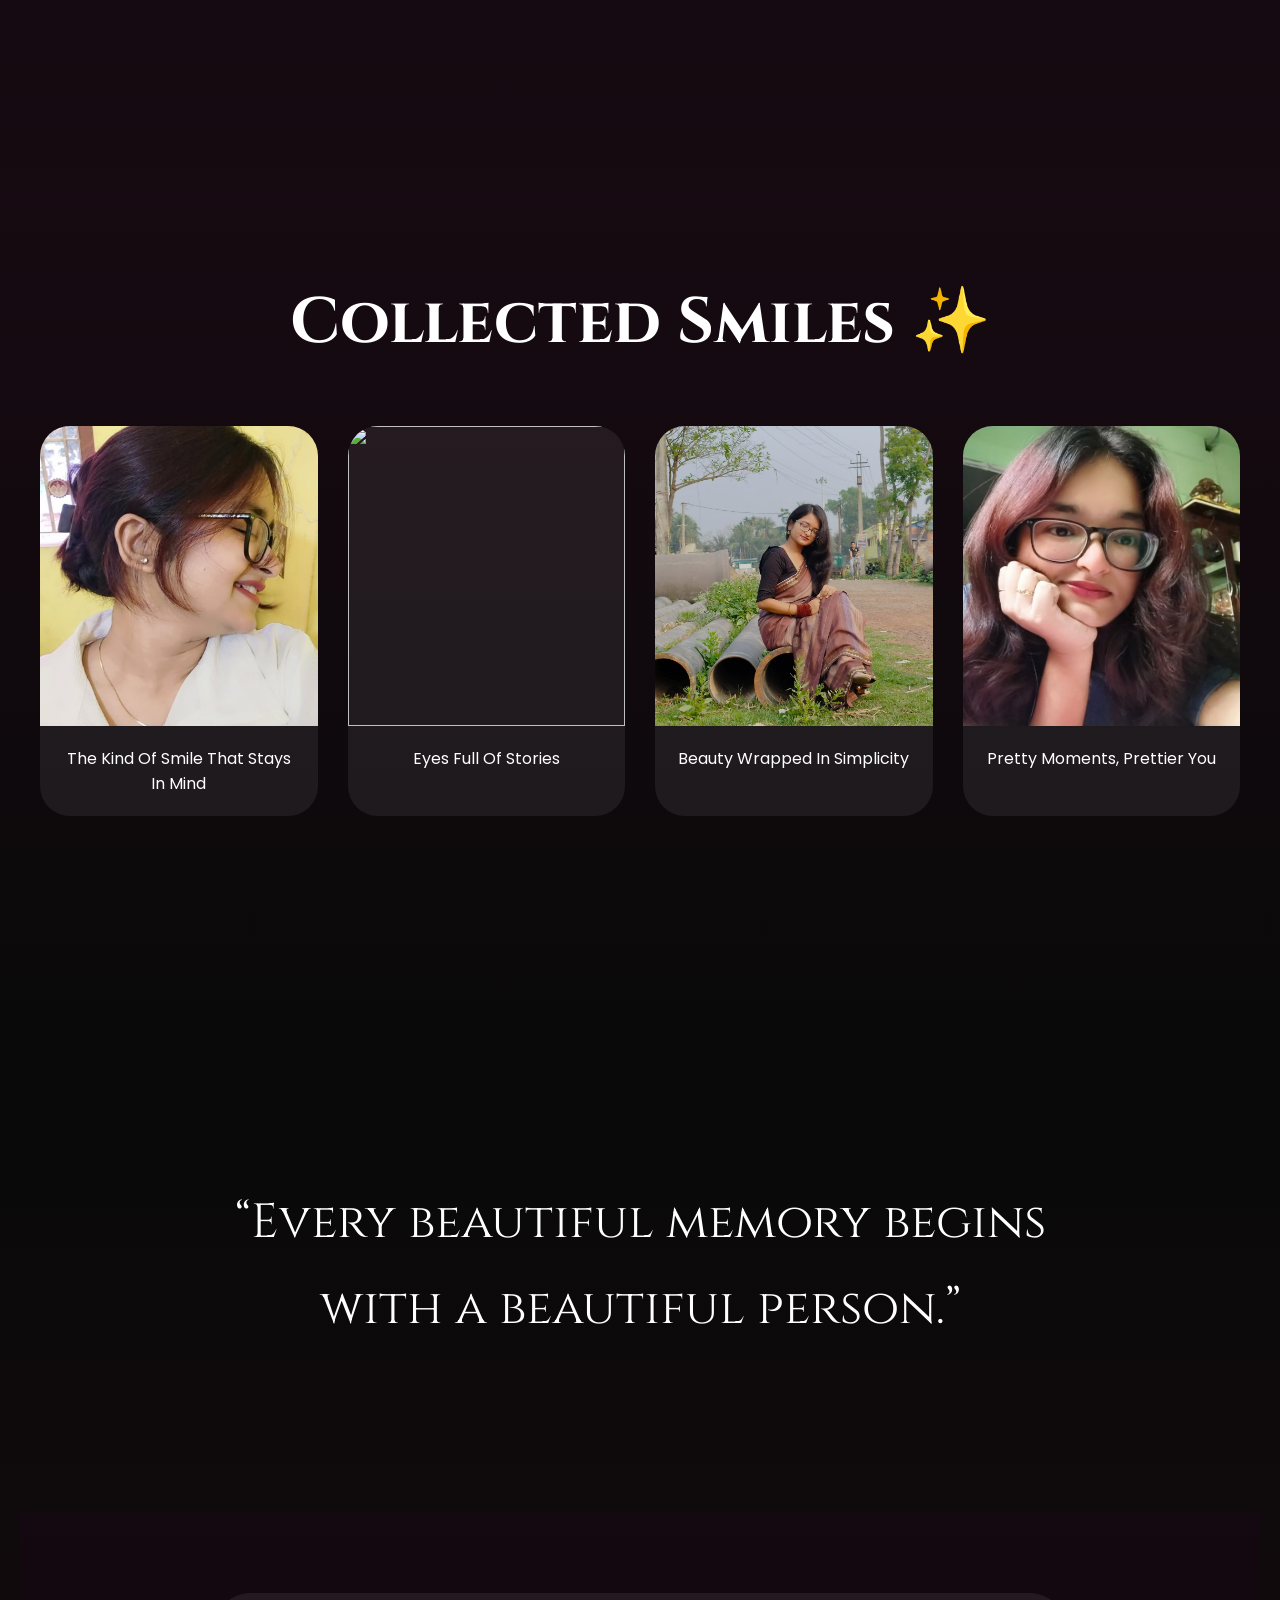
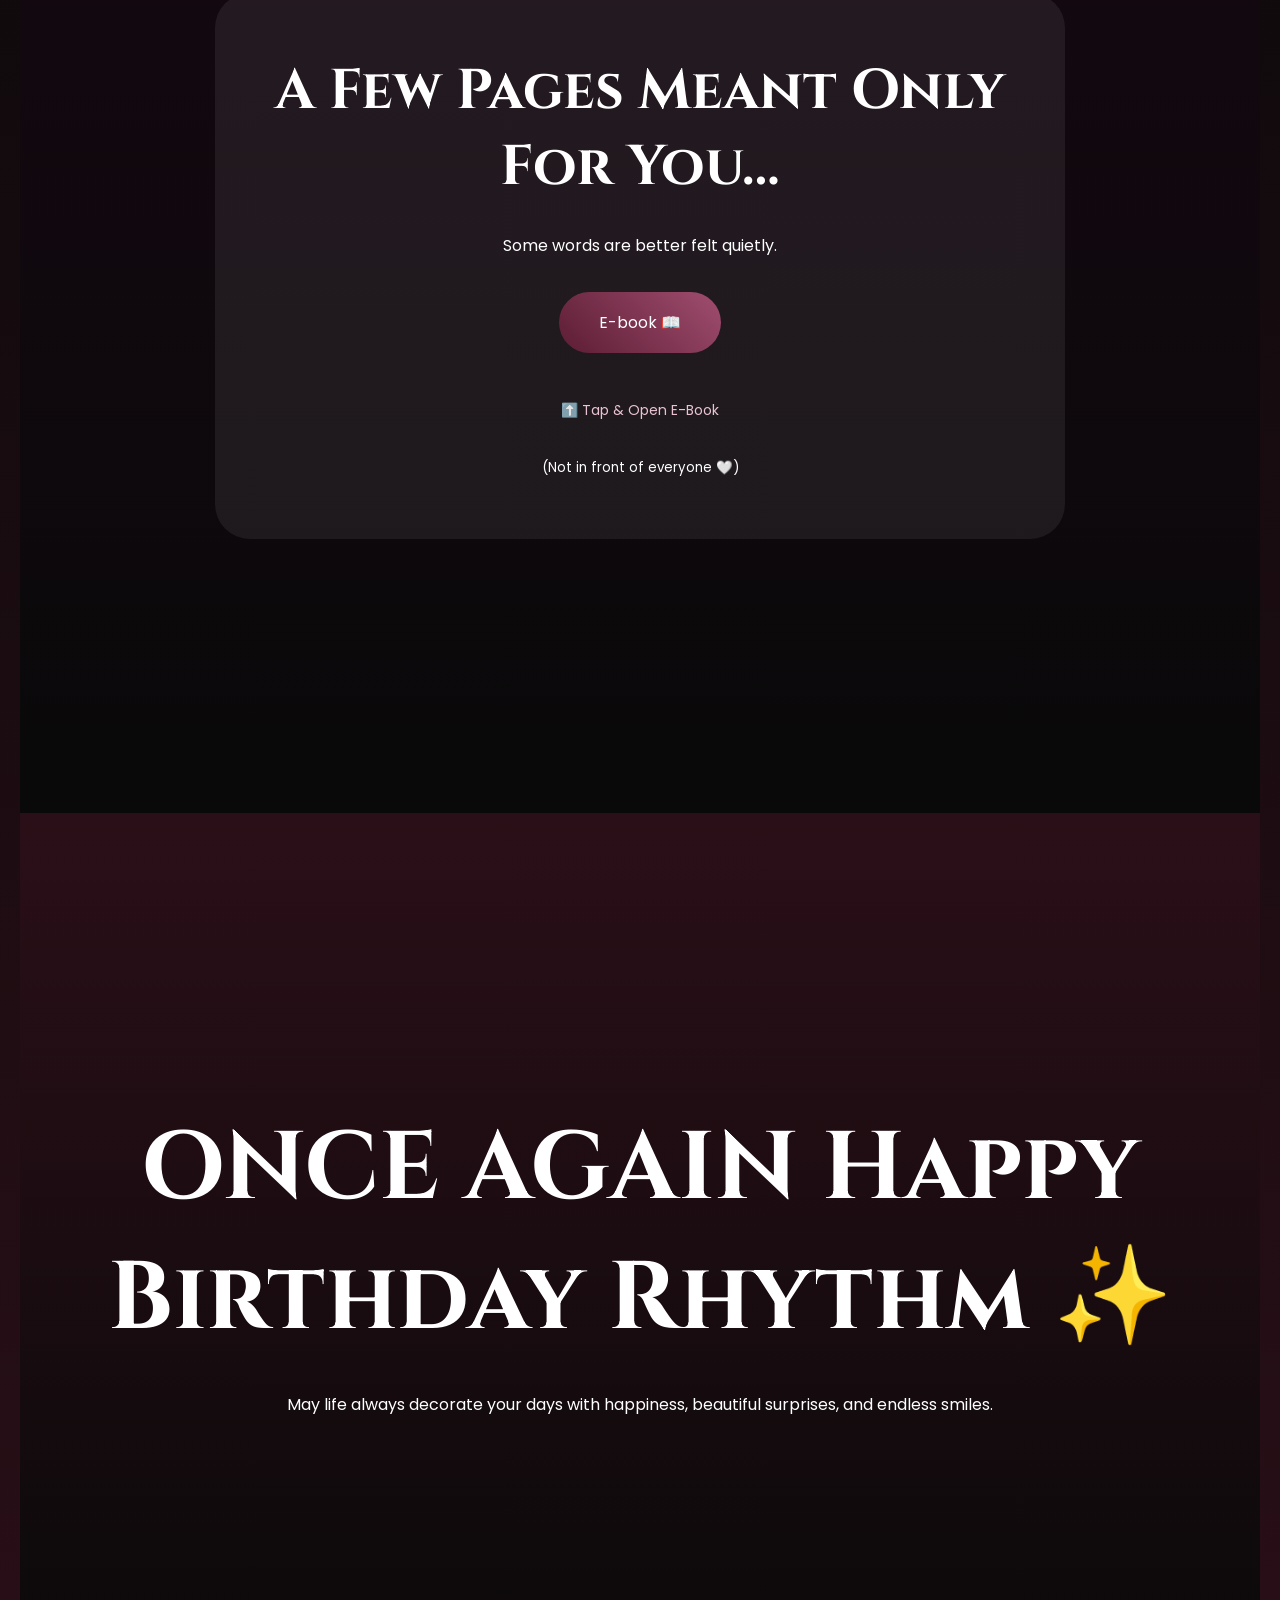
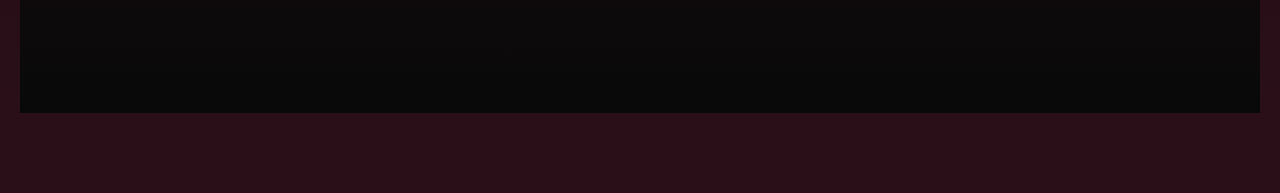
==== commit 5b4c1db1: "Update surprise.html" ====
--- a/surprise.html
+++ b/surprise.html
@@ -220,7 +220,7 @@
 target="_blank"
 class="book-btn">
 
-E-book ✨
+E-book 📖
 
 </a>
 
--- a/style.css
+++ b/style.css
@@ -1006,6 +1006,66 @@
 
 width:100%;
 
+Apurba123-gif
+Special-one
+Repository navigation
+Code
+Issues
+Pull requests
+Actions
+Projects
+Security and quality
+Insights
+Settings
+Files
+Go to file
+t
+T
+assets
+.gitattributes
+flipbook.html
+index.html
+script.js
+style.css
+surprise.html
+Special-one
+/
+style.css
+in
+main
+
+Edit
+
+Preview
+Indent mode
+
+Spaces
+Indent size
+
+2
+Line wrap mode
+
 line-height:1.5;
 
 }
+
+
+
+
+.tap-book{
+
+margin-top:18px;
+
+margin-bottom:12px;
+
+font-size:14px;
+
+color:#ffd6e6;
+
+text-align:center;
+
+opacity:.9;
+
+}
+
+
